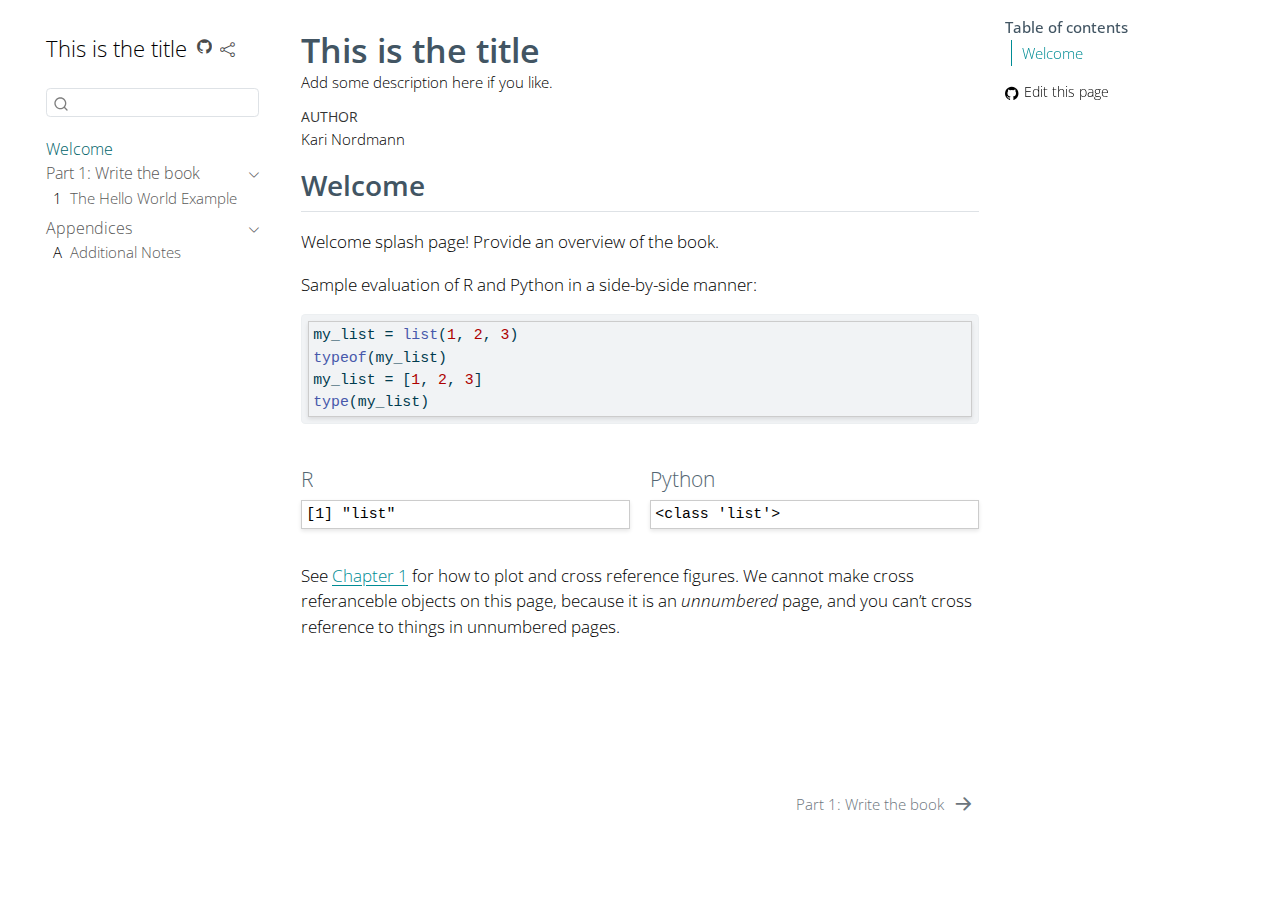
==== _book/index.html @ 7febda16 "first render" ====
<!DOCTYPE html>
<html xmlns="http://www.w3.org/1999/xhtml" lang="en" xml:lang="en"><head>
<meta http-equiv="Content-Type" content="text/html; charset=UTF-8">
<meta charset="utf-8">
<meta name="generator" content="quarto-1.4.555">
<meta name="viewport" content="width=device-width, initial-scale=1.0, user-scalable=yes">
<meta name="author" content="Kari Nordmann">
<meta name="description" content="Add some description here if you like.">
<title>This is the title</title>
<style>
code{white-space: pre-wrap;}
span.smallcaps{font-variant: small-caps;}
div.columns{display: flex; gap: min(4vw, 1.5em);}
div.column{flex: auto; overflow-x: auto;}
div.hanging-indent{margin-left: 1.5em; text-indent: -1.5em;}
ul.task-list{list-style: none;}
ul.task-list li input[type="checkbox"] {
  width: 0.8em;
  margin: 0 0.8em 0.2em -1em; /* quarto-specific, see https://github.com/quarto-dev/quarto-cli/issues/4556 */ 
  vertical-align: middle;
}
/* CSS for syntax highlighting */
pre > code.sourceCode { white-space: pre; position: relative; }
pre > code.sourceCode > span { line-height: 1.25; }
pre > code.sourceCode > span:empty { height: 1.2em; }
.sourceCode { overflow: visible; }
code.sourceCode > span { color: inherit; text-decoration: inherit; }
div.sourceCode { margin: 1em 0; }
pre.sourceCode { margin: 0; }
@media screen {
div.sourceCode { overflow: auto; }
}
@media print {
pre > code.sourceCode { white-space: pre-wrap; }
pre > code.sourceCode > span { text-indent: -5em; padding-left: 5em; }
}
pre.numberSource code
  { counter-reset: source-line 0; }
pre.numberSource code > span
  { position: relative; left: -4em; counter-increment: source-line; }
pre.numberSource code > span > a:first-child::before
  { content: counter(source-line);
    position: relative; left: -1em; text-align: right; vertical-align: baseline;
    border: none; display: inline-block;
    -webkit-touch-callout: none; -webkit-user-select: none;
    -khtml-user-select: none; -moz-user-select: none;
    -ms-user-select: none; user-select: none;
    padding: 0 4px; width: 4em;
  }
pre.numberSource { margin-left: 3em;  padding-left: 4px; }
div.sourceCode
  {   }
@media screen {
pre > code.sourceCode > span > a:first-child::before { text-decoration: underline; }
}
</style>

<script src="site_libs/quarto-nav/quarto-nav.js"></script>
<script src="site_libs/quarto-nav/headroom.min.js"></script>
<script src="site_libs/clipboard/clipboard.min.js"></script>
<script src="site_libs/quarto-search/autocomplete.umd.js"></script>
<script src="site_libs/quarto-search/fuse.min.js"></script>
<script src="site_libs/quarto-search/quarto-search.js"></script>
<meta name="quarto:offset" content="./">
<link href="./my-first-book.html" rel="next">
<script src="site_libs/quarto-html/quarto.js"></script>
<script src="site_libs/quarto-html/popper.min.js"></script>
<script src="site_libs/quarto-html/tippy.umd.min.js"></script>
<script src="site_libs/quarto-html/anchor.min.js"></script>
<link href="site_libs/quarto-html/tippy.css" rel="stylesheet">
<link href="site_libs/quarto-html/quarto-syntax-highlighting.css" rel="stylesheet" id="quarto-text-highlighting-styles">
<script src="site_libs/bootstrap/bootstrap.min.js"></script>
<link href="site_libs/bootstrap/bootstrap-icons.css" rel="stylesheet">
<link href="site_libs/bootstrap/bootstrap.min.css" rel="stylesheet" id="quarto-bootstrap" data-mode="light"><script id="quarto-search-options" type="application/json">{
  "location": "sidebar",
  "copy-button": false,
  "collapse-after": 3,
  "panel-placement": "start",
  "type": "textbox",
  "limit": 50,
  "keyboard-shortcut": [
    "f",
    "/",
    "s"
  ],
  "show-item-context": false,
  "language": {
    "search-no-results-text": "No results",
    "search-matching-documents-text": "matching documents",
    "search-copy-link-title": "Copy link to search",
    "search-hide-matches-text": "Hide additional matches",
    "search-more-match-text": "more match in this document",
    "search-more-matches-text": "more matches in this document",
    "search-clear-button-title": "Clear",
    "search-text-placeholder": "",
    "search-detached-cancel-button-title": "Cancel",
    "search-submit-button-title": "Submit",
    "search-label": "Search"
  }
}</script>
</head>
<body class="nav-sidebar floating">

<div id="quarto-search-results"></div>
  <header id="quarto-header" class="headroom fixed-top"><nav class="quarto-secondary-nav"><div class="container-fluid d-flex">
      <button type="button" class="quarto-btn-toggle btn" data-bs-toggle="collapse" data-bs-target=".quarto-sidebar-collapse-item" aria-controls="quarto-sidebar" aria-expanded="false" aria-label="Toggle sidebar navigation" onclick="if (window.quartoToggleHeadroom) { window.quartoToggleHeadroom(); }">
        <i class="bi bi-layout-text-sidebar-reverse"></i>
      </button>
        <nav class="quarto-page-breadcrumbs" aria-label="breadcrumb"><ol class="breadcrumb"><li class="breadcrumb-item"><a href="./index.html">Welcome</a></li></ol></nav>
        <a class="flex-grow-1" role="button" data-bs-toggle="collapse" data-bs-target=".quarto-sidebar-collapse-item" aria-controls="quarto-sidebar" aria-expanded="false" aria-label="Toggle sidebar navigation" onclick="if (window.quartoToggleHeadroom) { window.quartoToggleHeadroom(); }">      
        </a>
      <button type="button" class="btn quarto-search-button" aria-label="" onclick="window.quartoOpenSearch();">
        <i class="bi bi-search"></i>
      </button>
    </div>
  </nav></header><!-- content --><div id="quarto-content" class="quarto-container page-columns page-rows-contents page-layout-article">
<!-- sidebar -->
  <nav id="quarto-sidebar" class="sidebar collapse collapse-horizontal quarto-sidebar-collapse-item sidebar-navigation floating overflow-auto"><div class="pt-lg-2 mt-2 text-left sidebar-header">
    <div class="sidebar-title mb-0 py-0">
      <a href="./">This is the title</a> 
        <div class="sidebar-tools-main">
    <a href="https://github.com/NINAnor/NINA-ebook-template" title="Source Code" class="quarto-navigation-tool px-1" aria-label="Source Code"><i class="bi bi-github"></i></a>
    <div class="dropdown">
      <a href="" title="Share" id="quarto-navigation-tool-dropdown-0" class="quarto-navigation-tool dropdown-toggle px-1" data-bs-toggle="dropdown" aria-expanded="false" aria-label="Share"><i class="bi bi-share"></i></a>
      <ul class="dropdown-menu" aria-labelledby="quarto-navigation-tool-dropdown-0">
<li>
            <a class="dropdown-item sidebar-tools-main-item" href="https://twitter.com/intent/tweet?url=%7Curl%7C">
              <i class="bi bi-bi-twitter pe-1"></i>
            Twitter
            </a>
          </li>
          <li>
            <a class="dropdown-item sidebar-tools-main-item" href="https://www.facebook.com/sharer/sharer.php?u=%7Curl%7C">
              <i class="bi bi-bi-facebook pe-1"></i>
            Facebook
            </a>
          </li>
          <li>
            <a class="dropdown-item sidebar-tools-main-item" href="https://www.linkedin.com/sharing/share-offsite/?url=%7Curl%7C">
              <i class="bi bi-bi-linkedin pe-1"></i>
            LinkedIn
            </a>
          </li>
      </ul>
</div>
</div>
    </div>
      </div>
        <div class="mt-2 flex-shrink-0 align-items-center">
        <div class="sidebar-search">
        <div id="quarto-search" class="" title="Search"></div>
        </div>
        </div>
    <div class="sidebar-menu-container"> 
    <ul class="list-unstyled mt-1">
<li class="sidebar-item">
  <div class="sidebar-item-container"> 
  <a href="./index.html" class="sidebar-item-text sidebar-link active">
 <span class="menu-text">Welcome</span></a>
  </div>
</li>
        <li class="sidebar-item sidebar-item-section">
      <div class="sidebar-item-container"> 
            <a href="./my-first-book.html" class="sidebar-item-text sidebar-link">
 <span class="menu-text">Part 1: Write the book</span></a>
          <a class="sidebar-item-toggle text-start" data-bs-toggle="collapse" data-bs-target="#quarto-sidebar-section-1" aria-expanded="true" aria-label="Toggle section">
            <i class="bi bi-chevron-right ms-2"></i>
          </a> 
      </div>
      <ul id="quarto-sidebar-section-1" class="collapse list-unstyled sidebar-section depth1 show">
<li class="sidebar-item">
  <div class="sidebar-item-container"> 
  <a href="./hello-world.html" class="sidebar-item-text sidebar-link">
 <span class="menu-text"><span class="chapter-number">1</span>&nbsp; <span class="chapter-title">The Hello World Example</span></span></a>
  </div>
</li>
      </ul>
</li>
        <li class="sidebar-item sidebar-item-section">
      <div class="sidebar-item-container"> 
            <a class="sidebar-item-text sidebar-link text-start" data-bs-toggle="collapse" data-bs-target="#quarto-sidebar-section-2" aria-expanded="true">
 <span class="menu-text">Appendices</span></a>
          <a class="sidebar-item-toggle text-start" data-bs-toggle="collapse" data-bs-target="#quarto-sidebar-section-2" aria-expanded="true" aria-label="Toggle section">
            <i class="bi bi-chevron-right ms-2"></i>
          </a> 
      </div>
      <ul id="quarto-sidebar-section-2" class="collapse list-unstyled sidebar-section depth1 show">
<li class="sidebar-item">
  <div class="sidebar-item-container"> 
  <a href="./appendix-notes.html" class="sidebar-item-text sidebar-link">
 <span class="menu-text"><span class="chapter-number">A</span>&nbsp; <span class="chapter-title">Additional Notes</span></span></a>
  </div>
</li>
      </ul>
</li>
    </ul>
</div>
</nav><div id="quarto-sidebar-glass" class="quarto-sidebar-collapse-item" data-bs-toggle="collapse" data-bs-target=".quarto-sidebar-collapse-item"></div>
<!-- margin-sidebar -->
    <div id="quarto-margin-sidebar" class="sidebar margin-sidebar">
        <nav id="TOC" role="doc-toc" class="toc-active"><h2 id="toc-title">Table of contents</h2>
   
  <ul>
<li><a href="#welcome" id="toc-welcome" class="nav-link active" data-scroll-target="#welcome">Welcome</a></li>
  </ul><div class="toc-actions"><ul><li><a href="https://github.com/NINAnor/NINA-ebook-template/edit/main/index.qmd" class="toc-action"><i class="bi bi-github"></i>Edit this page</a></li></ul></div></nav>
    </div>
<!-- main -->
<main class="content" id="quarto-document-content"><header id="title-block-header" class="quarto-title-block default"><div class="quarto-title">
<h1 class="title">This is the title</h1>
</div>

<div>
  <div class="description">
    <p>Add some description here if you like.</p>
  </div>
</div>


<div class="quarto-title-meta">

    <div>
    <div class="quarto-title-meta-heading">Author</div>
    <div class="quarto-title-meta-contents">
             <p>Kari Nordmann </p>
          </div>
  </div>
    
  
    
  </div>
  


</header><section id="welcome" class="level2 unnumbered"><h2 class="unnumbered anchored" data-anchor-id="welcome">Welcome</h2>
<p>Welcome splash page! Provide an overview of the book.</p>
<p>Sample evaluation of R and Python in a side-by-side manner:</p>
<div class="sourceCode cell-code" id="cb1"><pre class="sourceCode r code-with-copy"><code class="sourceCode r"><span id="cb1-1"><a href="#cb1-1" aria-hidden="true" tabindex="-1"></a>my_list <span class="ot">=</span> <span class="fu">list</span>(<span class="dv">1</span>, <span class="dv">2</span>, <span class="dv">3</span>)</span>
<span id="cb1-2"><a href="#cb1-2" aria-hidden="true" tabindex="-1"></a><span class="fu">typeof</span>(my_list)</span>
<span id="cb1-3"><a href="#cb1-3" aria-hidden="true" tabindex="-1"></a>my_list <span class="ot">=</span> [<span class="dv">1</span>, <span class="dv">2</span>, <span class="dv">3</span>]</span>
<span id="cb1-4"><a href="#cb1-4" aria-hidden="true" tabindex="-1"></a><span class="fu">type</span>(my_list)</span></code><button title="Copy to Clipboard" class="code-copy-button"><i class="bi"></i></button></pre></div>
<div class="quarto-layout-panel" data-layout-ncol="2">
<div class="quarto-layout-row">
<section id="r" class="level4 cell quarto-layout-cell" style="flex-basis: 50.0%;justify-content: flex-start;"><h4 class="anchored" data-anchor-id="r">R</h4>
<div class="cell-output cell-output-stdout">
<pre><code>[1] "list"</code></pre>
</div>
</section><section id="python" class="level4 cell quarto-layout-cell" style="flex-basis: 50.0%;justify-content: flex-start;"><h4 class="anchored" data-anchor-id="python">Python</h4>
<div class="cell-output cell-output-stdout">
<pre><code>&lt;class 'list'&gt;</code></pre>
</div>
</section>
</div>
</div>
<p>See <a href="hello-world.html">Chapter 1</a> for how to plot and cross reference figures. We cannot make cross referanceble objects on this page, because it is an <em>unnumbered</em> page, and you can’t cross reference to things in unnumbered pages.</p>


</section></main><!-- /main --><script id="quarto-html-after-body" type="application/javascript">
window.document.addEventListener("DOMContentLoaded", function (event) {
  const toggleBodyColorMode = (bsSheetEl) => {
    const mode = bsSheetEl.getAttribute("data-mode");
    const bodyEl = window.document.querySelector("body");
    if (mode === "dark") {
      bodyEl.classList.add("quarto-dark");
      bodyEl.classList.remove("quarto-light");
    } else {
      bodyEl.classList.add("quarto-light");
      bodyEl.classList.remove("quarto-dark");
    }
  }
  const toggleBodyColorPrimary = () => {
    const bsSheetEl = window.document.querySelector("link#quarto-bootstrap");
    if (bsSheetEl) {
      toggleBodyColorMode(bsSheetEl);
    }
  }
  toggleBodyColorPrimary();  
  const icon = "";
  const anchorJS = new window.AnchorJS();
  anchorJS.options = {
    placement: 'right',
    icon: icon
  };
  anchorJS.add('.anchored');
  const isCodeAnnotation = (el) => {
    for (const clz of el.classList) {
      if (clz.startsWith('code-annotation-')) {                     
        return true;
      }
    }
    return false;
  }
  const clipboard = new window.ClipboardJS('.code-copy-button', {
    text: function(trigger) {
      const codeEl = trigger.previousElementSibling.cloneNode(true);
      for (const childEl of codeEl.children) {
        if (isCodeAnnotation(childEl)) {
          childEl.remove();
        }
      }
      return codeEl.innerText;
    }
  });
  clipboard.on('success', function(e) {
    // button target
    const button = e.trigger;
    // don't keep focus
    button.blur();
    // flash "checked"
    button.classList.add('code-copy-button-checked');
    var currentTitle = button.getAttribute("title");
    button.setAttribute("title", "Copied!");
    let tooltip;
    if (window.bootstrap) {
      button.setAttribute("data-bs-toggle", "tooltip");
      button.setAttribute("data-bs-placement", "left");
      button.setAttribute("data-bs-title", "Copied!");
      tooltip = new bootstrap.Tooltip(button, 
        { trigger: "manual", 
          customClass: "code-copy-button-tooltip",
          offset: [0, -8]});
      tooltip.show();    
    }
    setTimeout(function() {
      if (tooltip) {
        tooltip.hide();
        button.removeAttribute("data-bs-title");
        button.removeAttribute("data-bs-toggle");
        button.removeAttribute("data-bs-placement");
      }
      button.setAttribute("title", currentTitle);
      button.classList.remove('code-copy-button-checked');
    }, 1000);
    // clear code selection
    e.clearSelection();
  });
    var localhostRegex = new RegExp(/^(?:http|https):\/\/localhost\:?[0-9]*\//);
    var mailtoRegex = new RegExp(/^mailto:/);
      var filterRegex = new RegExp('/' + window.location.host + '/');
    var isInternal = (href) => {
        return filterRegex.test(href) || localhostRegex.test(href) || mailtoRegex.test(href);
    }
    // Inspect non-navigation links and adorn them if external
 	var links = window.document.querySelectorAll('a[href]:not(.nav-link):not(.navbar-brand):not(.toc-action):not(.sidebar-link):not(.sidebar-item-toggle):not(.pagination-link):not(.no-external):not([aria-hidden]):not(.dropdown-item):not(.quarto-navigation-tool)');
    for (var i=0; i<links.length; i++) {
      const link = links[i];
      if (!isInternal(link.href)) {
        // undo the damage that might have been done by quarto-nav.js in the case of
        // links that we want to consider external
        if (link.dataset.originalHref !== undefined) {
          link.href = link.dataset.originalHref;
        }
      }
    }
  function tippyHover(el, contentFn, onTriggerFn, onUntriggerFn) {
    const config = {
      allowHTML: true,
      maxWidth: 500,
      delay: 100,
      arrow: false,
      appendTo: function(el) {
          return el.parentElement;
      },
      interactive: true,
      interactiveBorder: 10,
      theme: 'quarto',
      placement: 'bottom-start',
    };
    if (contentFn) {
      config.content = contentFn;
    }
    if (onTriggerFn) {
      config.onTrigger = onTriggerFn;
    }
    if (onUntriggerFn) {
      config.onUntrigger = onUntriggerFn;
    }
    window.tippy(el, config); 
  }
  const noterefs = window.document.querySelectorAll('a[role="doc-noteref"]');
  for (var i=0; i<noterefs.length; i++) {
    const ref = noterefs[i];
    tippyHover(ref, function() {
      // use id or data attribute instead here
      let href = ref.getAttribute('data-footnote-href') || ref.getAttribute('href');
      try { href = new URL(href).hash; } catch {}
      const id = href.replace(/^#\/?/, "");
      const note = window.document.getElementById(id);
      if (note) {
        return note.innerHTML;
      } else {
        return "";
      }
    });
  }
  const xrefs = window.document.querySelectorAll('a.quarto-xref');
  const processXRef = (id, note) => {
    // Strip column container classes
    const stripColumnClz = (el) => {
      el.classList.remove("page-full", "page-columns");
      if (el.children) {
        for (const child of el.children) {
          stripColumnClz(child);
        }
      }
    }
    stripColumnClz(note)
    if (id === null || id.startsWith('sec-')) {
      // Special case sections, only their first couple elements
      const container = document.createElement("div");
      if (note.children && note.children.length > 2) {
        container.appendChild(note.children[0].cloneNode(true));
        for (let i = 1; i < note.children.length; i++) {
          const child = note.children[i];
          if (child.tagName === "P" && child.innerText === "") {
            continue;
          } else {
            container.appendChild(child.cloneNode(true));
            break;
          }
        }
        if (window.Quarto?.typesetMath) {
          window.Quarto.typesetMath(container);
        }
        return container.innerHTML
      } else {
        if (window.Quarto?.typesetMath) {
          window.Quarto.typesetMath(note);
        }
        return note.innerHTML;
      }
    } else {
      // Remove any anchor links if they are present
      const anchorLink = note.querySelector('a.anchorjs-link');
      if (anchorLink) {
        anchorLink.remove();
      }
      if (window.Quarto?.typesetMath) {
        window.Quarto.typesetMath(note);
      }
      // TODO in 1.5, we should make sure this works without a callout special case
      if (note.classList.contains("callout")) {
        return note.outerHTML;
      } else {
        return note.innerHTML;
      }
    }
  }
  for (var i=0; i<xrefs.length; i++) {
    const xref = xrefs[i];
    tippyHover(xref, undefined, function(instance) {
      instance.disable();
      let url = xref.getAttribute('href');
      let hash = undefined; 
      if (url.startsWith('#')) {
        hash = url;
      } else {
        try { hash = new URL(url).hash; } catch {}
      }
      if (hash) {
        const id = hash.replace(/^#\/?/, "");
        const note = window.document.getElementById(id);
        if (note !== null) {
          try {
            const html = processXRef(id, note.cloneNode(true));
            instance.setContent(html);
          } finally {
            instance.enable();
            instance.show();
          }
        } else {
          // See if we can fetch this
          fetch(url.split('#')[0])
          .then(res => res.text())
          .then(html => {
            const parser = new DOMParser();
            const htmlDoc = parser.parseFromString(html, "text/html");
            const note = htmlDoc.getElementById(id);
            if (note !== null) {
              const html = processXRef(id, note);
              instance.setContent(html);
            } 
          }).finally(() => {
            instance.enable();
            instance.show();
          });
        }
      } else {
        // See if we can fetch a full url (with no hash to target)
        // This is a special case and we should probably do some content thinning / targeting
        fetch(url)
        .then(res => res.text())
        .then(html => {
          const parser = new DOMParser();
          const htmlDoc = parser.parseFromString(html, "text/html");
          const note = htmlDoc.querySelector('main.content');
          if (note !== null) {
            // This should only happen for chapter cross references
            // (since there is no id in the URL)
            // remove the first header
            if (note.children.length > 0 && note.children[0].tagName === "HEADER") {
              note.children[0].remove();
            }
            const html = processXRef(null, note);
            instance.setContent(html);
          } 
        }).finally(() => {
          instance.enable();
          instance.show();
        });
      }
    }, function(instance) {
    });
  }
      let selectedAnnoteEl;
      const selectorForAnnotation = ( cell, annotation) => {
        let cellAttr = 'data-code-cell="' + cell + '"';
        let lineAttr = 'data-code-annotation="' +  annotation + '"';
        const selector = 'span[' + cellAttr + '][' + lineAttr + ']';
        return selector;
      }
      const selectCodeLines = (annoteEl) => {
        const doc = window.document;
        const targetCell = annoteEl.getAttribute("data-target-cell");
        const targetAnnotation = annoteEl.getAttribute("data-target-annotation");
        const annoteSpan = window.document.querySelector(selectorForAnnotation(targetCell, targetAnnotation));
        const lines = annoteSpan.getAttribute("data-code-lines").split(",");
        const lineIds = lines.map((line) => {
          return targetCell + "-" + line;
        })
        let top = null;
        let height = null;
        let parent = null;
        if (lineIds.length > 0) {
            //compute the position of the single el (top and bottom and make a div)
            const el = window.document.getElementById(lineIds[0]);
            top = el.offsetTop;
            height = el.offsetHeight;
            parent = el.parentElement.parentElement;
          if (lineIds.length > 1) {
            const lastEl = window.document.getElementById(lineIds[lineIds.length - 1]);
            const bottom = lastEl.offsetTop + lastEl.offsetHeight;
            height = bottom - top;
          }
          if (top !== null && height !== null && parent !== null) {
            // cook up a div (if necessary) and position it 
            let div = window.document.getElementById("code-annotation-line-highlight");
            if (div === null) {
              div = window.document.createElement("div");
              div.setAttribute("id", "code-annotation-line-highlight");
              div.style.position = 'absolute';
              parent.appendChild(div);
            }
            div.style.top = top - 2 + "px";
            div.style.height = height + 4 + "px";
            div.style.left = 0;
            let gutterDiv = window.document.getElementById("code-annotation-line-highlight-gutter");
            if (gutterDiv === null) {
              gutterDiv = window.document.createElement("div");
              gutterDiv.setAttribute("id", "code-annotation-line-highlight-gutter");
              gutterDiv.style.position = 'absolute';
              const codeCell = window.document.getElementById(targetCell);
              const gutter = codeCell.querySelector('.code-annotation-gutter');
              gutter.appendChild(gutterDiv);
            }
            gutterDiv.style.top = top - 2 + "px";
            gutterDiv.style.height = height + 4 + "px";
          }
          selectedAnnoteEl = annoteEl;
        }
      };
      const unselectCodeLines = () => {
        const elementsIds = ["code-annotation-line-highlight", "code-annotation-line-highlight-gutter"];
        elementsIds.forEach((elId) => {
          const div = window.document.getElementById(elId);
          if (div) {
            div.remove();
          }
        });
        selectedAnnoteEl = undefined;
      };
        // Handle positioning of the toggle
    window.addEventListener(
      "resize",
      throttle(() => {
        elRect = undefined;
        if (selectedAnnoteEl) {
          selectCodeLines(selectedAnnoteEl);
        }
      }, 10)
    );
    function throttle(fn, ms) {
    let throttle = false;
    let timer;
      return (...args) => {
        if(!throttle) { // first call gets through
            fn.apply(this, args);
            throttle = true;
        } else { // all the others get throttled
            if(timer) clearTimeout(timer); // cancel #2
            timer = setTimeout(() => {
              fn.apply(this, args);
              timer = throttle = false;
            }, ms);
        }
      };
    }
      // Attach click handler to the DT
      const annoteDls = window.document.querySelectorAll('dt[data-target-cell]');
      for (const annoteDlNode of annoteDls) {
        annoteDlNode.addEventListener('click', (event) => {
          const clickedEl = event.target;
          if (clickedEl !== selectedAnnoteEl) {
            unselectCodeLines();
            const activeEl = window.document.querySelector('dt[data-target-cell].code-annotation-active');
            if (activeEl) {
              activeEl.classList.remove('code-annotation-active');
            }
            selectCodeLines(clickedEl);
            clickedEl.classList.add('code-annotation-active');
          } else {
            // Unselect the line
            unselectCodeLines();
            clickedEl.classList.remove('code-annotation-active');
          }
        });
      }
  const findCites = (el) => {
    const parentEl = el.parentElement;
    if (parentEl) {
      const cites = parentEl.dataset.cites;
      if (cites) {
        return {
          el,
          cites: cites.split(' ')
        };
      } else {
        return findCites(el.parentElement)
      }
    } else {
      return undefined;
    }
  };
  var bibliorefs = window.document.querySelectorAll('a[role="doc-biblioref"]');
  for (var i=0; i<bibliorefs.length; i++) {
    const ref = bibliorefs[i];
    const citeInfo = findCites(ref);
    if (citeInfo) {
      tippyHover(citeInfo.el, function() {
        var popup = window.document.createElement('div');
        citeInfo.cites.forEach(function(cite) {
          var citeDiv = window.document.createElement('div');
          citeDiv.classList.add('hanging-indent');
          citeDiv.classList.add('csl-entry');
          var biblioDiv = window.document.getElementById('ref-' + cite);
          if (biblioDiv) {
            citeDiv.innerHTML = biblioDiv.innerHTML;
          }
          popup.appendChild(citeDiv);
        });
        return popup.innerHTML;
      });
    }
  }
});
</script><nav class="page-navigation"><div class="nav-page nav-page-previous">
  </div>
  <div class="nav-page nav-page-next">
      <a href="./my-first-book.html" class="pagination-link" aria-label="Part 1: Write the book">
        <span class="nav-page-text">Part 1: Write the book</span> <i class="bi bi-arrow-right-short"></i>
      </a>
  </div>
</nav>
</div> <!-- /content -->



<footer class="footer"><div class="nav-footer"><div class="nav-footer-center"><div class="toc-actions d-sm-block d-md-none"><ul><li><a href="https://github.com/NINAnor/NINA-ebook-template/edit/main/index.qmd" class="toc-action"><i class="bi bi-github"></i>Edit this page</a></li></ul></div></div></div></footer></body></html>
---- _book/site_libs/quarto-html/tippy.css ----
.tippy-box[data-animation=fade][data-state=hidden]{opacity:0}[data-tippy-root]{max-width:calc(100vw - 10px)}.tippy-box{position:relative;background-color:#333;color:#fff;border-radius:4px;font-size:14px;line-height:1.4;white-space:normal;outline:0;transition-property:transform,visibility,opacity}.tippy-box[data-placement^=top]>.tippy-arrow{bottom:0}.tippy-box[data-placement^=top]>.tippy-arrow:before{bottom:-7px;left:0;border-width:8px 8px 0;border-top-color:initial;transform-origin:center top}.tippy-box[data-placement^=bottom]>.tippy-arrow{top:0}.tippy-box[data-placement^=bottom]>.tippy-arrow:before{top:-7px;left:0;border-width:0 8px 8px;border-bottom-color:initial;transform-origin:center bottom}.tippy-box[data-placement^=left]>.tippy-arrow{right:0}.tippy-box[data-placement^=left]>.tippy-arrow:before{border-width:8px 0 8px 8px;border-left-color:initial;right:-7px;transform-origin:center left}.tippy-box[data-placement^=right]>.tippy-arrow{left:0}.tippy-box[data-placement^=right]>.tippy-arrow:before{left:-7px;border-width:8px 8px 8px 0;border-right-color:initial;transform-origin:center right}.tippy-box[data-inertia][data-state=visible]{transition-timing-function:cubic-bezier(.54,1.5,.38,1.11)}.tippy-arrow{width:16px;height:16px;color:#333}.tippy-arrow:before{content:"";position:absolute;border-color:transparent;border-style:solid}.tippy-content{position:relative;padding:5px 9px;z-index:1}
---- _book/site_libs/quarto-html/quarto-syntax-highlighting.css ----
/* quarto syntax highlight colors */
:root {
  --quarto-hl-ot-color: #003B4F;
  --quarto-hl-at-color: #657422;
  --quarto-hl-ss-color: #20794D;
  --quarto-hl-an-color: #5E5E5E;
  --quarto-hl-fu-color: #4758AB;
  --quarto-hl-st-color: #20794D;
  --quarto-hl-cf-color: #003B4F;
  --quarto-hl-op-color: #5E5E5E;
  --quarto-hl-er-color: #AD0000;
  --quarto-hl-bn-color: #AD0000;
  --quarto-hl-al-color: #AD0000;
  --quarto-hl-va-color: #111111;
  --quarto-hl-bu-color: inherit;
  --quarto-hl-ex-color: inherit;
  --quarto-hl-pp-color: #AD0000;
  --quarto-hl-in-color: #5E5E5E;
  --quarto-hl-vs-color: #20794D;
  --quarto-hl-wa-color: #5E5E5E;
  --quarto-hl-do-color: #5E5E5E;
  --quarto-hl-im-color: #00769E;
  --quarto-hl-ch-color: #20794D;
  --quarto-hl-dt-color: #AD0000;
  --quarto-hl-fl-color: #AD0000;
  --quarto-hl-co-color: #5E5E5E;
  --quarto-hl-cv-color: #5E5E5E;
  --quarto-hl-cn-color: #8f5902;
  --quarto-hl-sc-color: #5E5E5E;
  --quarto-hl-dv-color: #AD0000;
  --quarto-hl-kw-color: #003B4F;
}

/* other quarto variables */
:root {
  --quarto-font-monospace: SFMono-Regular, Menlo, Monaco, Consolas, "Liberation Mono", "Courier New", monospace;
}

pre > code.sourceCode > span {
  color: #003B4F;
}

code span {
  color: #003B4F;
}

code.sourceCode > span {
  color: #003B4F;
}

div.sourceCode,
div.sourceCode pre.sourceCode {
  color: #003B4F;
}

code span.ot {
  color: #003B4F;
  font-style: inherit;
}

code span.at {
  color: #657422;
  font-style: inherit;
}

code span.ss {
  color: #20794D;
  font-style: inherit;
}

code span.an {
  color: #5E5E5E;
  font-style: inherit;
}

code span.fu {
  color: #4758AB;
  font-style: inherit;
}

code span.st {
  color: #20794D;
  font-style: inherit;
}

code span.cf {
  color: #003B4F;
  font-style: inherit;
}

code span.op {
  color: #5E5E5E;
  font-style: inherit;
}

code span.er {
  color: #AD0000;
  font-style: inherit;
}

code span.bn {
  color: #AD0000;
  font-style: inherit;
}

code span.al {
  color: #AD0000;
  font-style: inherit;
}

code span.va {
  color: #111111;
  font-style: inherit;
}

code span.bu {
  font-style: inherit;
}

code span.ex {
  font-style: inherit;
}

code span.pp {
  color: #AD0000;
  font-style: inherit;
}

code span.in {
  color: #5E5E5E;
  font-style: inherit;
}

code span.vs {
  color: #20794D;
  font-style: inherit;
}

code span.wa {
  color: #5E5E5E;
  font-style: italic;
}

code span.do {
  color: #5E5E5E;
  font-style: italic;
}

code span.im {
  color: #00769E;
  font-style: inherit;
}

code span.ch {
  color: #20794D;
  font-style: inherit;
}

code span.dt {
  color: #AD0000;
  font-style: inherit;
}

code span.fl {
  color: #AD0000;
  font-style: inherit;
}

code span.co {
  color: #5E5E5E;
  font-style: inherit;
}

code span.cv {
  color: #5E5E5E;
  font-style: italic;
}

code span.cn {
  color: #8f5902;
  font-style: inherit;
}

code span.sc {
  color: #5E5E5E;
  font-style: inherit;
}

code span.dv {
  color: #AD0000;
  font-style: inherit;
}

code span.kw {
  color: #003B4F;
  font-style: inherit;
}

.prevent-inlining {
  content: "</";
}

/*# sourceMappingURL=debc5d5d77c3f9108843748ff7464032.css.map */
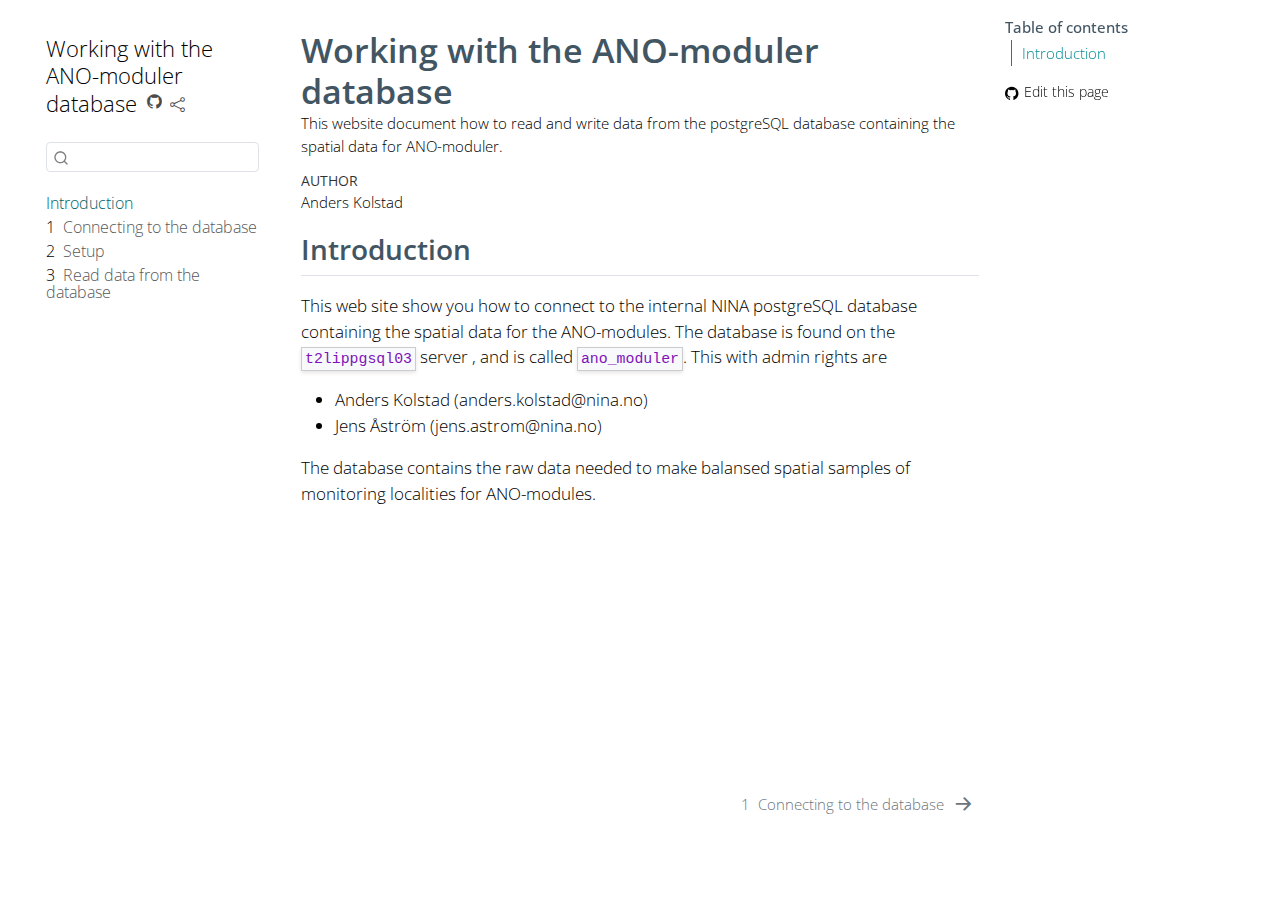
==== commit 9fe617ef: "write the rest" ====
--- a/_book/index.html
+++ b/_book/index.html
@@ -4,9 +4,9 @@
 <meta charset="utf-8">
 <meta name="generator" content="quarto-1.4.555">
 <meta name="viewport" content="width=device-width, initial-scale=1.0, user-scalable=yes">
-<meta name="author" content="Kari Nordmann">
-<meta name="description" content="Add some description here if you like.">
-<title>This is the title</title>
+<meta name="author" content="Anders Kolstad">
+<meta name="description" content="This website document how to read and write data from the postgreSQL database containing the spatial data for ANO-moduler.">
+<title>Working with the ANO-moduler database</title>
 <style>
 code{white-space: pre-wrap;}
 span.smallcaps{font-variant: small-caps;}
@@ -19,40 +19,6 @@
   margin: 0 0.8em 0.2em -1em; /* quarto-specific, see https://github.com/quarto-dev/quarto-cli/issues/4556 */ 
   vertical-align: middle;
 }
-/* CSS for syntax highlighting */
-pre > code.sourceCode { white-space: pre; position: relative; }
-pre > code.sourceCode > span { line-height: 1.25; }
-pre > code.sourceCode > span:empty { height: 1.2em; }
-.sourceCode { overflow: visible; }
-code.sourceCode > span { color: inherit; text-decoration: inherit; }
-div.sourceCode { margin: 1em 0; }
-pre.sourceCode { margin: 0; }
-@media screen {
-div.sourceCode { overflow: auto; }
-}
-@media print {
-pre > code.sourceCode { white-space: pre-wrap; }
-pre > code.sourceCode > span { text-indent: -5em; padding-left: 5em; }
-}
-pre.numberSource code
-  { counter-reset: source-line 0; }
-pre.numberSource code > span
-  { position: relative; left: -4em; counter-increment: source-line; }
-pre.numberSource code > span > a:first-child::before
-  { content: counter(source-line);
-    position: relative; left: -1em; text-align: right; vertical-align: baseline;
-    border: none; display: inline-block;
-    -webkit-touch-callout: none; -webkit-user-select: none;
-    -khtml-user-select: none; -moz-user-select: none;
-    -ms-user-select: none; user-select: none;
-    padding: 0 4px; width: 4em;
-  }
-pre.numberSource { margin-left: 3em;  padding-left: 4px; }
-div.sourceCode
-  {   }
-@media screen {
-pre > code.sourceCode > span > a:first-child::before { text-decoration: underline; }
-}
 </style>
 
 <script src="site_libs/quarto-nav/quarto-nav.js"></script>
@@ -62,7 +28,7 @@
 <script src="site_libs/quarto-search/fuse.min.js"></script>
 <script src="site_libs/quarto-search/quarto-search.js"></script>
 <meta name="quarto:offset" content="./">
-<link href="./my-first-book.html" rel="next">
+<link href="./connecting.html" rel="next">
 <script src="site_libs/quarto-html/quarto.js"></script>
 <script src="site_libs/quarto-html/popper.min.js"></script>
 <script src="site_libs/quarto-html/tippy.umd.min.js"></script>
@@ -106,7 +72,7 @@
       <button type="button" class="quarto-btn-toggle btn" data-bs-toggle="collapse" data-bs-target=".quarto-sidebar-collapse-item" aria-controls="quarto-sidebar" aria-expanded="false" aria-label="Toggle sidebar navigation" onclick="if (window.quartoToggleHeadroom) { window.quartoToggleHeadroom(); }">
         <i class="bi bi-layout-text-sidebar-reverse"></i>
       </button>
-        <nav class="quarto-page-breadcrumbs" aria-label="breadcrumb"><ol class="breadcrumb"><li class="breadcrumb-item"><a href="./index.html">Welcome</a></li></ol></nav>
+        <nav class="quarto-page-breadcrumbs" aria-label="breadcrumb"><ol class="breadcrumb"><li class="breadcrumb-item"><a href="./index.html">Introduction</a></li></ol></nav>
         <a class="flex-grow-1" role="button" data-bs-toggle="collapse" data-bs-target=".quarto-sidebar-collapse-item" aria-controls="quarto-sidebar" aria-expanded="false" aria-label="Toggle sidebar navigation" onclick="if (window.quartoToggleHeadroom) { window.quartoToggleHeadroom(); }">      
         </a>
       <button type="button" class="btn quarto-search-button" aria-label="" onclick="window.quartoOpenSearch();">
@@ -117,7 +83,7 @@
 <!-- sidebar -->
   <nav id="quarto-sidebar" class="sidebar collapse collapse-horizontal quarto-sidebar-collapse-item sidebar-navigation floating overflow-auto"><div class="pt-lg-2 mt-2 text-left sidebar-header">
     <div class="sidebar-title mb-0 py-0">
-      <a href="./">This is the title</a> 
+      <a href="./">Working with the ANO-moduler database</a> 
         <div class="sidebar-tools-main">
     <a href="https://github.com/NINAnor/NINA-ebook-template" title="Source Code" class="quarto-navigation-tool px-1" aria-label="Source Code"><i class="bi bi-github"></i></a>
     <div class="dropdown">
@@ -156,42 +122,26 @@
 <li class="sidebar-item">
   <div class="sidebar-item-container"> 
   <a href="./index.html" class="sidebar-item-text sidebar-link active">
- <span class="menu-text">Welcome</span></a>
+ <span class="menu-text">Introduction</span></a>
   </div>
 </li>
-        <li class="sidebar-item sidebar-item-section">
-      <div class="sidebar-item-container"> 
-            <a href="./my-first-book.html" class="sidebar-item-text sidebar-link">
- <span class="menu-text">Part 1: Write the book</span></a>
-          <a class="sidebar-item-toggle text-start" data-bs-toggle="collapse" data-bs-target="#quarto-sidebar-section-1" aria-expanded="true" aria-label="Toggle section">
-            <i class="bi bi-chevron-right ms-2"></i>
-          </a> 
-      </div>
-      <ul id="quarto-sidebar-section-1" class="collapse list-unstyled sidebar-section depth1 show">
-<li class="sidebar-item">
+        <li class="sidebar-item">
   <div class="sidebar-item-container"> 
-  <a href="./hello-world.html" class="sidebar-item-text sidebar-link">
- <span class="menu-text"><span class="chapter-number">1</span>&nbsp; <span class="chapter-title">The Hello World Example</span></span></a>
+  <a href="./connecting.html" class="sidebar-item-text sidebar-link">
+ <span class="menu-text"><span class="chapter-number">1</span>&nbsp; <span class="chapter-title">Connecting to the database</span></span></a>
   </div>
 </li>
-      </ul>
+        <li class="sidebar-item">
+  <div class="sidebar-item-container"> 
+  <a href="./setup.html" class="sidebar-item-text sidebar-link">
+ <span class="menu-text"><span class="chapter-number">2</span>&nbsp; <span class="chapter-title">Setup</span></span></a>
+  </div>
 </li>
-        <li class="sidebar-item sidebar-item-section">
-      <div class="sidebar-item-container"> 
-            <a class="sidebar-item-text sidebar-link text-start" data-bs-toggle="collapse" data-bs-target="#quarto-sidebar-section-2" aria-expanded="true">
- <span class="menu-text">Appendices</span></a>
-          <a class="sidebar-item-toggle text-start" data-bs-toggle="collapse" data-bs-target="#quarto-sidebar-section-2" aria-expanded="true" aria-label="Toggle section">
-            <i class="bi bi-chevron-right ms-2"></i>
-          </a> 
-      </div>
-      <ul id="quarto-sidebar-section-2" class="collapse list-unstyled sidebar-section depth1 show">
-<li class="sidebar-item">
+        <li class="sidebar-item">
   <div class="sidebar-item-container"> 
-  <a href="./appendix-notes.html" class="sidebar-item-text sidebar-link">
- <span class="menu-text"><span class="chapter-number">A</span>&nbsp; <span class="chapter-title">Additional Notes</span></span></a>
-  </div>
-</li>
-      </ul>
+  <a href="./readFromDb.html" class="sidebar-item-text sidebar-link">
+ <span class="menu-text"><span class="chapter-number">3</span>&nbsp; <span class="chapter-title">Read data from the database</span></span></a>
+  </div>
 </li>
     </ul>
 </div>
@@ -201,17 +151,17 @@
         <nav id="TOC" role="doc-toc" class="toc-active"><h2 id="toc-title">Table of contents</h2>
    
   <ul>
-<li><a href="#welcome" id="toc-welcome" class="nav-link active" data-scroll-target="#welcome">Welcome</a></li>
+<li><a href="#introduction" id="toc-introduction" class="nav-link active" data-scroll-target="#introduction">Introduction</a></li>
   </ul><div class="toc-actions"><ul><li><a href="https://github.com/NINAnor/NINA-ebook-template/edit/main/index.qmd" class="toc-action"><i class="bi bi-github"></i>Edit this page</a></li></ul></div></nav>
     </div>
 <!-- main -->
 <main class="content" id="quarto-document-content"><header id="title-block-header" class="quarto-title-block default"><div class="quarto-title">
-<h1 class="title">This is the title</h1>
+<h1 class="title">Working with the ANO-moduler database</h1>
 </div>
 
 <div>
   <div class="description">
-    <p>Add some description here if you like.</p>
+    <p>This website document how to read and write data from the postgreSQL database containing the spatial data for ANO-moduler.</p>
   </div>
 </div>
 
@@ -221,7 +171,7 @@
     <div>
     <div class="quarto-title-meta-heading">Author</div>
     <div class="quarto-title-meta-contents">
-             <p>Kari Nordmann </p>
+             <p>Anders Kolstad </p>
           </div>
   </div>
     
@@ -231,27 +181,13 @@
   
 
 
-</header><section id="welcome" class="level2 unnumbered"><h2 class="unnumbered anchored" data-anchor-id="welcome">Welcome</h2>
-<p>Welcome splash page! Provide an overview of the book.</p>
-<p>Sample evaluation of R and Python in a side-by-side manner:</p>
-<div class="sourceCode cell-code" id="cb1"><pre class="sourceCode r code-with-copy"><code class="sourceCode r"><span id="cb1-1"><a href="#cb1-1" aria-hidden="true" tabindex="-1"></a>my_list <span class="ot">=</span> <span class="fu">list</span>(<span class="dv">1</span>, <span class="dv">2</span>, <span class="dv">3</span>)</span>
-<span id="cb1-2"><a href="#cb1-2" aria-hidden="true" tabindex="-1"></a><span class="fu">typeof</span>(my_list)</span>
-<span id="cb1-3"><a href="#cb1-3" aria-hidden="true" tabindex="-1"></a>my_list <span class="ot">=</span> [<span class="dv">1</span>, <span class="dv">2</span>, <span class="dv">3</span>]</span>
-<span id="cb1-4"><a href="#cb1-4" aria-hidden="true" tabindex="-1"></a><span class="fu">type</span>(my_list)</span></code><button title="Copy to Clipboard" class="code-copy-button"><i class="bi"></i></button></pre></div>
-<div class="quarto-layout-panel" data-layout-ncol="2">
-<div class="quarto-layout-row">
-<section id="r" class="level4 cell quarto-layout-cell" style="flex-basis: 50.0%;justify-content: flex-start;"><h4 class="anchored" data-anchor-id="r">R</h4>
-<div class="cell-output cell-output-stdout">
-<pre><code>[1] "list"</code></pre>
-</div>
-</section><section id="python" class="level4 cell quarto-layout-cell" style="flex-basis: 50.0%;justify-content: flex-start;"><h4 class="anchored" data-anchor-id="python">Python</h4>
-<div class="cell-output cell-output-stdout">
-<pre><code>&lt;class 'list'&gt;</code></pre>
-</div>
-</section>
-</div>
-</div>
-<p>See <a href="hello-world.html">Chapter 1</a> for how to plot and cross reference figures. We cannot make cross referanceble objects on this page, because it is an <em>unnumbered</em> page, and you can’t cross reference to things in unnumbered pages.</p>
+</header><section id="introduction" class="level2 unnumbered"><h2 class="unnumbered anchored" data-anchor-id="introduction">Introduction</h2>
+<p>This web site show you how to connect to the internal NINA postgreSQL database containing the spatial data for the ANO-modules. The database is found on the <code>t2lippgsql03</code> server , and is called <code>ano_moduler</code>. This with admin rights are</p>
+<ul>
+<li>Anders Kolstad (anders.kolstad@nina.no)</li>
+<li>Jens Åström (jens.astrom@nina.no)</li>
+</ul>
+<p>The database contains the raw data needed to make balansed spatial samples of monitoring localities for ANO-modules.</p>
 
 
 </section></main><!-- /main --><script id="quarto-html-after-body" type="application/javascript">
@@ -665,8 +601,8 @@
 </script><nav class="page-navigation"><div class="nav-page nav-page-previous">
   </div>
   <div class="nav-page nav-page-next">
-      <a href="./my-first-book.html" class="pagination-link" aria-label="Part 1: Write the book">
-        <span class="nav-page-text">Part 1: Write the book</span> <i class="bi bi-arrow-right-short"></i>
+      <a href="./connecting.html" class="pagination-link" aria-label="Connecting to the database">
+        <span class="nav-page-text"><span class="chapter-number">1</span>&nbsp; <span class="chapter-title">Connecting to the database</span></span> <i class="bi bi-arrow-right-short"></i>
       </a>
   </div>
 </nav>
